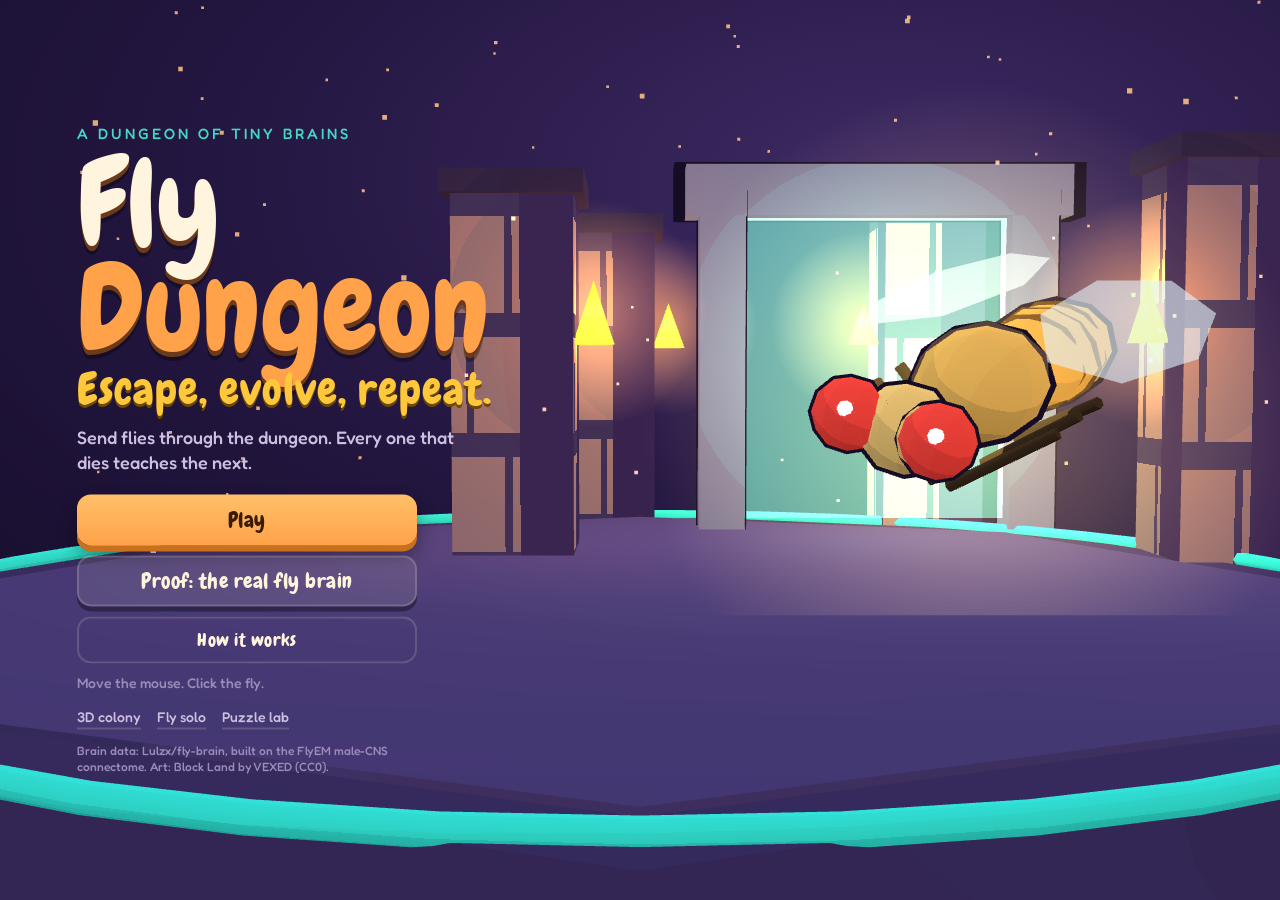
==== web/index.html @ 98628236 "Fly simulation Fly brain update" ====
<!doctype html>
<html lang="en">
<head>
<meta charset="utf-8">
<meta name="viewport" content="width=device-width, initial-scale=1">
<title>Fly Dungeon</title>
<meta name="description" content="Send swarms of flies through a 3D dungeon. Every fly has a brain wired like the real fruit-fly connectome, and each new fly hatches smarter than the last.">
<link rel="icon" href="data:image/svg+xml,%3Csvg xmlns='http://www.w3.org/2000/svg' viewBox='0 0 32 32'%3E%3Crect width='32' height='32' rx='9' fill='%23ffa24a'/%3E%3Cellipse cx='16' cy='19' rx='5' ry='8' fill='%23301a3c'/%3E%3Ccircle cx='16' cy='9' r='4' fill='%23301a3c'/%3E%3C/svg%3E">
<link rel="stylesheet" href="dungeon.css">
</head>
<body>
<canvas id="stage" aria-hidden="true"></canvas>

<!-- ============ MAIN MENU ============ -->
<section class="screen" id="menu">
  <div class="menu-left">
    <p class="kicker">a dungeon of tiny brains</p>
    <h1 class="logo">Fly<br><span>Dungeon</span></h1>
    <h2 class="sub">Escape, evolve, repeat.</h2>
    <p class="lede">Send flies through the dungeon. Every one that dies teaches the next.</p>
    <div class="menu-buttons">
      <button class="btn primary" id="bPlay">Play</button>
      <button class="btn" id="bBrain">Proof: the real fly brain</button>
      <button class="btn ghost" id="bHow">How it works</button>
    </div>
    <p class="hint">Move the mouse. Click the fly.</p>
    <nav class="other"><a href="colony.html">3D colony</a><a href="pilot.html">Fly solo</a><a href="lab.html">Puzzle lab</a></nav>
    <p class="credit">Brain data: Lulzx/fly-brain, built on the FlyEM male-CNS connectome. Art: Block Land by VEXED (CC0).</p>
  </div>
</section>

<!-- ============ CHOOSE YOUR FLY ============ -->
<section class="screen" id="setup" hidden>
  <button class="backbtn" id="bBack" aria-label="Back to the menu" title="Back (Esc)">&lsaquo;</button>
  <header class="title-top"><h2>Choose your fly</h2><p>Pick a body, spend your points, then see how the brain evolves.</p></header>
  <div class="turn-label" id="turnLabel"><button class="arrow" id="bPrev" aria-label="Previous fly">&lsaquo;</button><div><b id="typeName">Fruit fly</b><span id="typeBlurb"></span></div><button class="arrow" id="bNext" aria-label="Next fly">&rsaquo;</button></div>
  <aside class="sheet">
    <h3>Fly type</h3>
    <div class="types" id="types"></div>
    <h3>Stats <span id="pts" class="pts"></span></h3>
    <div id="stats"></div>
    <h3>Dungeon</h3>
    <div class="seg" id="segSize"><button data-v="small">Small</button><button data-v="medium" class="on">Medium</button><button data-v="large">Large</button></div>
    <h3>Flies at once</h3>
    <div class="seg" id="segN"><button data-v="4">4</button><button data-v="8" class="on">8</button><button data-v="12">12</button></div>
    <h3>Brain at the start</h3>
    <div class="seg" id="segBrain"><button data-v="naive" class="on">Naive</button><button data-v="evolved">Pre-evolved</button></div>
    <p class="note" id="brainHint"></p>
    <div class="row one"><button class="btn primary" id="bStart" disabled>Loading brain&hellip;</button></div>
  </aside>
</section>

<!-- ============ BRAIN PROOF ============ -->
<section class="screen" id="brainScreen" hidden>
  <button class="backbtn" id="bBrainBack" aria-label="Back to the menu" title="Back (Esc)">&lsaquo;</button>
  <header class="title-top"><h2>The real fly brain</h2><p>Every fly in this game runs on neurons from this wiring diagram. Check it yourself.</p></header>
  <aside class="sheet left" id="provSheet">
    <h3>Where it comes from</h3>
    <div id="prov"></div>
    <h3>Verify it yourself</h3>
    <pre class="code" id="verifyCode">cd tools
python verify_source.py</pre>
    <p class="note">That script re-hashes the source files from the ref2 project and rebuilds every one of our 193,169 synapse weights from the raw connectome. It prints <b>ALL CHECKS PASSED</b> only if they match exactly.</p>
  </aside>
  <aside class="sheet right" id="pokeSheet">
    <h3>Poke the brain</h3>
    <p class="note">Each button stimulates real neurons and runs the real wiring. Lit dots are neurons that fired.</p>
    <div class="pokes">
      <button class="btn" data-poke="loom">A shadow looms</button>
      <button class="btn" data-poke="prey">Smell of food</button>
      <button class="btn" data-poke="taste">Sugar on the mouth</button>
      <button class="btn danger" data-poke="blind">Shadow again, detectors cut</button>
    </div>
    <div id="pokeOut" class="pokeout"><p class="note">Press a button.</p></div>
    <h3>Real synapses, recomputed</h3>
    <div id="edges"></div>
  </aside>
</section>

<!-- ============ GAME ============ -->
<section id="game" hidden>
  <canvas id="view" aria-label="3D dungeon"></canvas>
  <canvas id="fx" aria-hidden="true"></canvas>
  <div class="topbar">
    <div class="pills">
      <span class="pill"><i>Level</i><b id="hLevel">1</b></span>
      <span class="pill"><i>Escaped</i><b id="hEsc">0/3</b></span>
      <span class="pill"><i>Alive</i><b id="hAlive">0</b></span>
      <span class="pill"><i>Hatched</i><b id="hBirths">0</b></span>
      <span class="pill"><i>Lost</i><b id="hDeaths">0</b></span>
    </div>
    <div class="topbtns"><button id="bMap" title="M">Map</button><button id="bPause" title="Space">Pause</button><button data-speed="1" class="on">1&times;</button><button data-speed="3">3&times;</button><button data-speed="8">8&times;</button><button id="bMenu" title="Esc">Menu</button></div>
  </div>
  <div class="objective" id="objective"><svg id="arrow" viewBox="0 0 24 24" width="26" height="26"><path d="M12 2l7 18-7-4-7 4z" fill="currentColor"/></svg><span id="objText"></span></div>
  <aside class="panel left">
    <h4>Learning curve</h4>
    <canvas id="chart" width="260" height="100" aria-label="Chart of progress per fly in hatch order"></canvas>
    <p class="muted" id="chartNote">Every dot is a fly. Higher means it got further before dying.</p>
    <h4>Switch off parts of the brain</h4>
    <button id="tL" aria-pressed="false">L &nbsp; Blind to enemies</button>
    <button id="tK" aria-pressed="false">K &nbsp; Cut taste relay</button>
  </aside>
  <aside class="panel right">
    <h4>Flies</h4>
    <div id="roster"></div>
    <h4>Selected</h4>
    <div id="sel" class="muted">Click a fly, or press Q.</div>
  </aside>
  <div class="minibox"><canvas id="mini" aria-label="Minimap"></canvas><span>M &nbsp; full map</span></div>
  <div class="bigmap" id="bigWrap" hidden><canvas id="bigmap" aria-label="Full dungeon map"></canvas><div class="legend"><span><i style="background:#7dffd1"></i>exit</span><span><i style="background:#ffd45e"></i>key</span><span><i style="background:#42e0b4"></i>flies</span><span><i style="background:#ff6b6b"></i>enemies</span><span><i style="background:#e8b84a"></i>honey</span><span>press M to close</span></div></div>
  <div class="prompts"><span><kbd>Esc</kbd> pause</span><span><kbd>Q</kbd> next fly</span><span><kbd>M</kbd> map</span><span><kbd>P</kbd> take control (WASD)</span><span><kbd>L</kbd><kbd>K</kbd> brain switches</span><span>hold <kbd>right mouse</kbd> + <kbd>WASD</kbd> pan</span><span><kbd>F</kbd> follow</span><span>drag orbit &middot; wheel zoom</span></div>
  <div class="log" id="log" aria-live="polite"></div>
  <div class="pausemenu" id="pauseMenu" hidden><div class="card"><h2>Paused</h2><p>The simulation is stopped. Every fly is frozen.</p><button class="btn primary" id="bResume">Resume</button><button class="btn" id="bQuit">Quit to menu</button><p class="note">Esc also resumes. You can still look around with the right mouse button and WASD.</p></div></div>
</section>

<dialog id="dlgHow">
  <form method="dialog">
    <h2>How it works</h2>
    <p>Every fly runs a <b>live copy of a slice of the real fruit-fly connectome</b>: 6,484 neurons and 193,169 connections taken from the FlyEM male-CNS wiring diagram, through the open <a href="https://github.com/Lulzx/fly-brain">Lulzx/fly-brain</a> project.</p>
    <ul>
      <li>An enemy growing in view drives the shadow detectors (LC4, LPLC2), which fire the <b>escape neurons</b>. The fly dashes away.</li>
      <li>The smell of the key and the exit drives the <b>approach neurons</b>. The fly pushes toward it.</li>
      <li>Honey touches the taste cells. The <b>proboscis neuron</b> must fire for the fly to eat.</li>
    </ul>
    <p>The wiring does not say how strong synapses are or when to act. Those 8 numbers per fly are <b>evolved</b>: when a fly dies, the next one hatches from the best brains so far, slightly mutated.</p>
    <p class="muted">Where to go (the path) is supplied by the game, as in other embodied fly simulators. The brain decides whether to flee, push on, or eat.</p>
    <button class="btn primary" value="close">Back</button>
  </form>
</dialog>
<script type="module" src="js/dungeon.js"></script>
</body>
</html>
---- web/dungeon.css ----
@font-face { font-family: "Chewy"; src: url(assets/fonts/chewy.woff2) format("woff2"); font-display: swap; }
@font-face { font-family: "Fredoka"; src: url(assets/fonts/fredoka.woff2) format("woff2"); font-weight: 300 700; font-display: swap; }
:root {
  --ink: #fff4dd; --ink2: #cdbfe0; --dim: #9b8bb8;
  --orange: #ffa24a; --orange-d: #c9701f; --honey: #ffc83c; --teal: #46d6c4; --teal-d: #1f8f86; --pink: #ff6b8b; --green: #7dffd1;
  --glass: rgba(34, 22, 58, .72); --glass2: rgba(255, 244, 221, .08); --edge: rgba(255, 244, 221, .16);
  --r: 16px; --title: "Chewy", "Fredoka", system-ui, sans-serif; --body: "Fredoka", system-ui, -apple-system, "Segoe UI", sans-serif;
  color-scheme: dark;
}
* { box-sizing: border-box; }
html, body { margin: 0; height: 100%; overflow: hidden; color: var(--ink); font: 500 16px/1.4 var(--body); background: radial-gradient(120% 90% at 70% 20%, #3d2a63 0%, #231640 45%, #120b24 100%); }
#stage { position: fixed; inset: 0; width: 100%; height: 100%; }
.screen { position: fixed; inset: 0; pointer-events: none; display: block; overflow: hidden; }
.screen[hidden], #game[hidden] { display: none; }
.screen > * { pointer-events: auto; }
button { font: inherit; color: inherit; cursor: pointer; }
a { color: var(--orange); }
button:focus-visible, a:focus-visible, input:focus-visible { outline: 3px solid var(--teal); outline-offset: 2px; }

/* chunky buttons, in the spirit of the jam games: a coloured slab with a darker lip */
.btn { display: block; width: 100%; text-align: center; font-family: var(--title); font-size: 21px; letter-spacing: .5px; padding: 11px 22px; margin: 10px 0; color: var(--ink); background: rgba(255,244,221,.1); border: 0; border-radius: 14px; box-shadow: 0 5px 0 rgba(0,0,0,.35), inset 0 0 0 2px var(--edge); transition: transform .08s, box-shadow .08s, background .15s; }
.btn:hover { background: rgba(255,244,221,.18); transform: translateY(-1px); }
.btn:active { transform: translateY(4px); box-shadow: 0 1px 0 rgba(0,0,0,.35), inset 0 0 0 2px var(--edge); }
.btn.primary { color: #3a1c00; background: linear-gradient(#ffc069, var(--orange)); box-shadow: 0 6px 0 var(--orange-d), 0 10px 18px rgba(0,0,0,.35); }
.btn.primary:hover { background: linear-gradient(#ffcc80, #ffab55); }
.btn.primary:active { box-shadow: 0 1px 0 var(--orange-d); }
.btn.ghost { background: transparent; box-shadow: inset 0 0 0 2px var(--edge); font-size: 18px; }
.btn.danger { box-shadow: 0 5px 0 rgba(0,0,0,.35), inset 0 0 0 2px rgba(255,107,139,.5); }
.btn:disabled { opacity: .5; cursor: wait; }

/* ============ menu ============ */
.menu-left { position: absolute; left: clamp(24px, 6vw, 96px); top: 50%; transform: translateY(-50%); width: min(430px, 88vw); }
.kicker { margin: 0 0 8px; font-size: 15px; letter-spacing: 3px; text-transform: uppercase; color: var(--teal); }
.logo { margin: 0 0 6px; font: 400 clamp(66px, 9.5vw, 128px)/0.86 var(--title); color: var(--ink); text-shadow: 0 5px 0 #6b3a1b, 0 9px 0 rgba(0,0,0,.3); }
.logo span { color: var(--orange); }
.sub { margin: 4px 0 14px; font: 400 clamp(30px, 4vw, 44px)/1 var(--title); color: var(--honey); text-shadow: 0 3px 0 #6b4a00; letter-spacing: 1px; }
.lede { margin: 0 0 18px; color: var(--ink2); font-size: 18px; max-width: 380px; }
.menu-buttons { max-width: 340px; }
.hint { margin: 10px 0 14px; font-size: 14px; color: var(--dim); }
.other { display: flex; gap: 16px; flex-wrap: wrap; }
.other a { color: var(--ink2); font-size: 14px; text-decoration: none; border-bottom: 2px solid var(--edge); }
.other a:hover { color: var(--orange); border-color: var(--orange); }
.credit { margin: 14px 0 0; font-size: 12px; color: var(--dim); max-width: 380px; }

/* ============ shared screen furniture ============ */
.title-top { position: absolute; top: 22px; left: 0; right: 0; text-align: center; pointer-events: none; }
.title-top h2 { margin: 0; font: 400 clamp(36px, 5vw, 56px)/1 var(--title); color: var(--ink); text-shadow: 0 4px 0 #5b2d3c, 0 7px 0 rgba(0,0,0,.25); letter-spacing: 1px; }
.title-top p { margin: 4px 0 0; color: var(--ink2); }
.sheet { position: absolute; top: 108px; bottom: 24px; width: min(430px, 94vw); overflow: auto; padding: 18px 20px; background: var(--glass); border-radius: 22px; box-shadow: 0 14px 40px rgba(0,0,0,.4), inset 0 0 0 2px var(--edge); backdrop-filter: blur(8px); }
.sheet h3 { margin: 16px 0 8px; font: 400 21px/1 var(--title); letter-spacing: .5px; color: var(--honey); }
.sheet h3:first-child { margin-top: 0; }
.sheet .pts { font-family: var(--body); font-size: 14px; color: var(--teal); margin-left: 8px; }
#setup .sheet, #brainScreen .sheet.right { right: clamp(14px, 3vw, 48px); }
#brainScreen .sheet.left { left: clamp(14px, 3vw, 48px); }
.note { margin: 6px 0 0; font-size: 13.5px; color: var(--ink2); }
.row { display: grid; grid-template-columns: 120px 1fr; gap: 12px; margin-top: 18px; align-items: center; }
.row.one { grid-template-columns: 1fr; }
.row .btn { margin: 0; }

/* ---- fly chooser ---- */
.turn-label { position: absolute; left: clamp(14px, 6vw, 110px); bottom: 36px; width: min(520px, 50vw); display: grid; grid-template-columns: 54px 1fr 54px; align-items: center; gap: 10px; text-align: center; pointer-events: auto; }
.turn-label b { display: block; font: 400 clamp(34px, 4.6vw, 54px)/1 var(--title); text-shadow: 0 4px 0 #5b2d3c; }
.turn-label span { display: block; color: var(--ink2); font-size: 15px; margin-top: 4px; }
.arrow { width: 54px; height: 54px; border: 0; border-radius: 50%; font: 400 38px/1 var(--title); color: var(--ink); background: rgba(255,244,221,.12); box-shadow: 0 4px 0 rgba(0,0,0,.35), inset 0 0 0 2px var(--edge); }
.arrow:hover { background: rgba(255,244,221,.22); }
.arrow:active { transform: translateY(3px); box-shadow: none; }
.types { display: grid; grid-template-columns: repeat(3, 1fr); gap: 10px; }
.type { padding: 10px 8px 9px; text-align: center; background: var(--glass2); border: 0; border-radius: 14px; box-shadow: inset 0 0 0 2px var(--edge); font-family: var(--title); font-size: 18px; transition: transform .1s; }
.type:hover { transform: translateY(-2px); }
.type i { display: block; width: 26px; height: 26px; margin: 0 auto 4px; border-radius: 50%; border: 3px solid #160d24; }
.type small { display: block; font: 500 12px var(--body); color: var(--ink2); margin-top: 2px; }
.type.on { background: rgba(255,162,74,.2); box-shadow: inset 0 0 0 3px var(--orange); }
.stat { display: grid; grid-template-columns: 74px 1fr 22px 30px 30px; gap: 8px; align-items: center; margin: 9px 0; font-size: 15px; }
.pillbar { display: block; height: 14px; border-radius: 99px; background: rgba(0,0,0,.35); box-shadow: inset 0 2px 3px rgba(0,0,0,.4); overflow: hidden; }
.pillbar u { display: block; height: 100%; border-radius: 99px; background: linear-gradient(#a6ffc8, var(--teal)); box-shadow: inset 0 -3px 0 rgba(0,0,0,.18); transition: width .2s; }
.stat button { width: 30px; height: 30px; padding: 0; border: 0; border-radius: 50%; font: 400 20px/1 var(--title); background: rgba(255,244,221,.14); box-shadow: 0 3px 0 rgba(0,0,0,.3); }
.stat button:disabled { opacity: .25; cursor: default; box-shadow: none; }
.seg { display: flex; gap: 8px; }
.seg button { flex: 1; padding: 8px 6px; border: 0; border-radius: 12px; font-family: var(--title); font-size: 17px; background: var(--glass2); box-shadow: inset 0 0 0 2px var(--edge); }
.seg button.on { background: rgba(70,214,196,.22); box-shadow: inset 0 0 0 3px var(--teal); }

/* ---- brain proof ---- */
.kv { display: grid; grid-template-columns: 112px 1fr; gap: 3px 10px; font-size: 14px; margin: 3px 0; }
.kv dt { color: var(--dim); }
.kv dd { margin: 0; word-break: break-all; }
.code { font-family: ui-monospace, Menlo, Consolas, monospace; font-size: 12px; margin: 6px 0; padding: 10px 12px; border-radius: 12px; background: rgba(0,0,0,.4); color: var(--green); white-space: pre-wrap; }
.hash { display: block; font-family: ui-monospace, Menlo, Consolas, monospace; font-size: 11px; color: var(--ink2); }
.pokes { display: grid; grid-template-columns: 1fr 1fr; gap: 8px; }
.pokes .btn { font-size: 16px; padding: 9px 8px; margin: 0; }
.pokeout { margin-top: 12px; min-height: 120px; }
.nrow { display: grid; grid-template-columns: 1fr 76px; gap: 8px; align-items: center; margin: 5px 0; font-size: 13px; }
.nrow b { font-weight: 600; }
.nrow small { display: block; color: var(--dim); font-family: ui-monospace, Menlo, monospace; font-size: 10.5px; }
.edge { font-size: 13px; padding: 6px 8px; margin: 5px 0; background: var(--glass2); border-radius: 10px; }
.edge small { display: block; color: var(--ink2); font-family: ui-monospace, Menlo, monospace; font-size: 10.5px; }
.ok { color: var(--green); font-weight: 600; }

/* ============ in-game HUD (soft glass panels, pill gauges, key prompts) ============ */
#game { position: fixed; inset: 0; }
#view { position: absolute; inset: 0; width: 100%; height: 100%; cursor: grab; }
#view:active { cursor: grabbing; }
#fx { position: absolute; inset: 0; width: 100%; height: 100%; pointer-events: none; }
.topbar { position: absolute; top: 12px; left: 12px; right: 12px; display: flex; justify-content: space-between; align-items: flex-start; gap: 10px; pointer-events: none; flex-wrap: wrap; }
.topbar > * { pointer-events: auto; }
.pills { display: flex; gap: 8px; flex-wrap: wrap; }
.pill { display: block; min-width: 76px; padding: 5px 14px 6px; background: var(--glass); border-radius: 14px; box-shadow: inset 0 0 0 2px var(--edge); backdrop-filter: blur(6px); }
.pill i { display: block; font: 500 11px var(--body); letter-spacing: 1.5px; text-transform: uppercase; color: var(--dim); font-style: normal; }
.pill b { font: 400 24px/1.05 var(--title); }
.topbtns { display: flex; gap: 6px; }
.topbtns button, .panel button { padding: 6px 12px; border: 0; border-radius: 12px; font: 400 16px var(--title); background: var(--glass); box-shadow: inset 0 0 0 2px var(--edge); }
.topbtns button.on { box-shadow: inset 0 0 0 3px var(--orange); }
.panel button[aria-pressed="true"] { box-shadow: inset 0 0 0 3px var(--pink); background: rgba(255,107,139,.22); }
.panel { position: absolute; width: 276px; padding: 12px 14px; background: var(--glass); border-radius: 18px; box-shadow: 0 10px 30px rgba(0,0,0,.35), inset 0 0 0 2px var(--edge); backdrop-filter: blur(6px); }
.panel h4 { margin: 0 0 6px; font: 400 17px var(--title); letter-spacing: .5px; color: var(--honey); }
.panel h4:not(:first-child) { margin-top: 12px; }
.panel.left { left: 12px; bottom: 56px; }
.panel.right { right: 12px; top: 64px; max-height: calc(100vh - 330px); overflow: auto; }
.panel.left button { display: block; width: 100%; text-align: left; margin: 5px 0; }
.muted { color: var(--ink2); font-size: 13px; margin: 6px 0 0; }
#chart { width: 100%; height: auto; background: rgba(0,0,0,.25); border-radius: 10px; }
.fly { display: grid; grid-template-columns: 14px 1fr 46px; gap: 8px; align-items: center; width: 100%; padding: 4px 6px; margin: 2px 0; border: 0; border-radius: 10px; background: transparent; text-align: left; font: 500 13px var(--body); box-shadow: none; }
.fly:hover { background: rgba(255,244,221,.08); }
.fly.sel { background: rgba(255,200,60,.16); box-shadow: inset 0 0 0 2px var(--honey); }
.fly .dot { width: 12px; height: 12px; border-radius: 50%; background: var(--teal); border: 2px solid #160d24; }
.fly .bar { height: 7px; margin-top: 3px; border-radius: 99px; background: rgba(0,0,0,.35); overflow: hidden; }
.fly .bar u { display: block; height: 100%; border-radius: 99px; background: linear-gradient(#a6ffc8, var(--teal)); }
.gene { display: grid; grid-template-columns: 104px 1fr 28px; gap: 8px; font-size: 12px; color: var(--ink2); align-items: center; margin: 3px 0; }
.gene .pillbar { height: 8px; }
.gene.act .pillbar u { background: linear-gradient(#ffe08a, var(--orange)); }
.neu { display: grid; grid-template-columns: 1fr 52px; gap: 6px; font-size: 12px; margin: 3px 0; align-items: center; }
.neu small { display: block; color: var(--dim); font-family: ui-monospace, Menlo, monospace; font-size: 10px; }
.objective { position: absolute; top: 66px; left: 50%; transform: translateX(-50%); display: flex; align-items: center; gap: 10px; padding: 6px 16px; background: var(--glass); border-radius: 99px; box-shadow: inset 0 0 0 2px rgba(255,200,60,.55); font: 400 20px var(--title); pointer-events: none; backdrop-filter: blur(6px); }
.objective svg { color: var(--honey); }
.minibox { position: absolute; right: 12px; bottom: 56px; padding: 8px; background: var(--glass); border-radius: 18px; box-shadow: inset 0 0 0 2px var(--edge); backdrop-filter: blur(6px); }
.minibox canvas { display: block; border-radius: 10px; image-rendering: pixelated; }
.minibox span { display: block; text-align: center; margin-top: 4px; font-size: 12px; color: var(--dim); }
.prompts { position: absolute; left: 50%; bottom: 10px; transform: translateX(-50%); display: flex; gap: 14px; padding: 6px 16px; background: var(--glass); border-radius: 99px; box-shadow: inset 0 0 0 2px var(--edge); font-size: 13px; color: var(--ink2); white-space: nowrap; pointer-events: none; max-width: 96vw; overflow: hidden; }
kbd { display: inline-block; min-width: 22px; padding: 0 6px; margin-right: 3px; text-align: center; font: 400 14px/20px var(--title); color: #3a1c00; background: var(--orange); border-radius: 6px; box-shadow: 0 2px 0 var(--orange-d); }
.log { position: absolute; left: 50%; bottom: 52px; transform: translateX(-50%); display: grid; gap: 6px; justify-items: center; pointer-events: none; width: min(520px, 60vw); }
.log div { padding: 6px 16px; background: var(--glass); border-radius: 14px; box-shadow: inset 0 0 0 2px var(--edge); font-size: 14px; text-align: center; animation: rise .25s ease-out; }
.log .good { box-shadow: inset 0 0 0 2px var(--teal); }
.log .bad { box-shadow: inset 0 0 0 2px var(--pink); }
.log .gold { box-shadow: inset 0 0 0 2px var(--honey); }
@keyframes rise { from { transform: translateY(8px); opacity: 0; } }
.bigmap { position: absolute; inset: 0; background: rgba(18, 11, 36, .94); display: grid; place-items: center; align-content: center; gap: 12px; z-index: 6; }
.bigmap[hidden] { display: none; }
.bigmap canvas { image-rendering: pixelated; border-radius: 16px; box-shadow: inset 0 0 0 2px var(--edge); background: #0f0a1e; max-width: 96vw; max-height: 80vh; }
.legend { display: flex; gap: 18px; flex-wrap: wrap; justify-content: center; font-size: 14px; color: var(--ink2); }
.legend i { display: inline-block; width: 11px; height: 11px; margin-right: 6px; border-radius: 3px; }
dialog { background: #2a1b48; color: var(--ink); border: 0; border-radius: 22px; max-width: 580px; padding: 22px 26px; box-shadow: 0 20px 60px rgba(0,0,0,.6), inset 0 0 0 2px var(--edge); }
dialog::backdrop { background: rgba(10, 6, 20, .7); }
dialog h2 { margin: 0 0 8px; font: 400 36px var(--title); color: var(--honey); }
@media (max-width: 900px) { .panel.right { display: none; } .panel.left { width: 210px; bottom: 100px; } .prompts { display: none; } .minibox { bottom: 12px; } .turn-label { width: 90vw; left: 5vw; bottom: auto; top: 112px; } #setup .sheet { top: auto; height: 52vh; width: 94vw; right: 3vw; } #brainScreen .sheet { width: 94vw; height: 38vh; top: auto; bottom: 12px; right: 3vw; } #brainScreen .sheet.left { display: none; } }
@media (prefers-reduced-motion: reduce) { * { animation: none !important; transition: none !important; } }

.backbtn { position: absolute; top: 20px; left: 20px; width: 56px; height: 56px; border: 0; border-radius: 50%; font: 400 40px/1 var(--title); color: var(--ink); background: rgba(34,22,58,.72); box-shadow: 0 4px 0 rgba(0,0,0,.35), inset 0 0 0 2px var(--edge); backdrop-filter: blur(6px); z-index: 4; padding: 0 0 6px; }
.backbtn:hover { background: rgba(255,244,221,.2); }
.backbtn:active { transform: translateY(3px); box-shadow: none; }
.pausemenu { position: absolute; inset: 0; display: grid; place-items: center; background: rgba(14, 8, 28, .5); z-index: 8; pointer-events: none; }
.pausemenu[hidden] { display: none; }
.pausemenu .card { pointer-events: auto; width: min(360px, 90vw); padding: 24px 28px 20px; text-align: center; background: var(--glass); border-radius: 24px; box-shadow: 0 18px 50px rgba(0,0,0,.5), inset 0 0 0 2px var(--edge); }
.pausemenu h2 { margin: 0; font: 400 52px/1 var(--title); text-shadow: 0 4px 0 #5b2d3c; }
.pausemenu p { margin: 6px 0 12px; color: var(--ink2); }
.pausemenu .note { font-size: 13px; color: var(--dim); margin-top: 10px; }
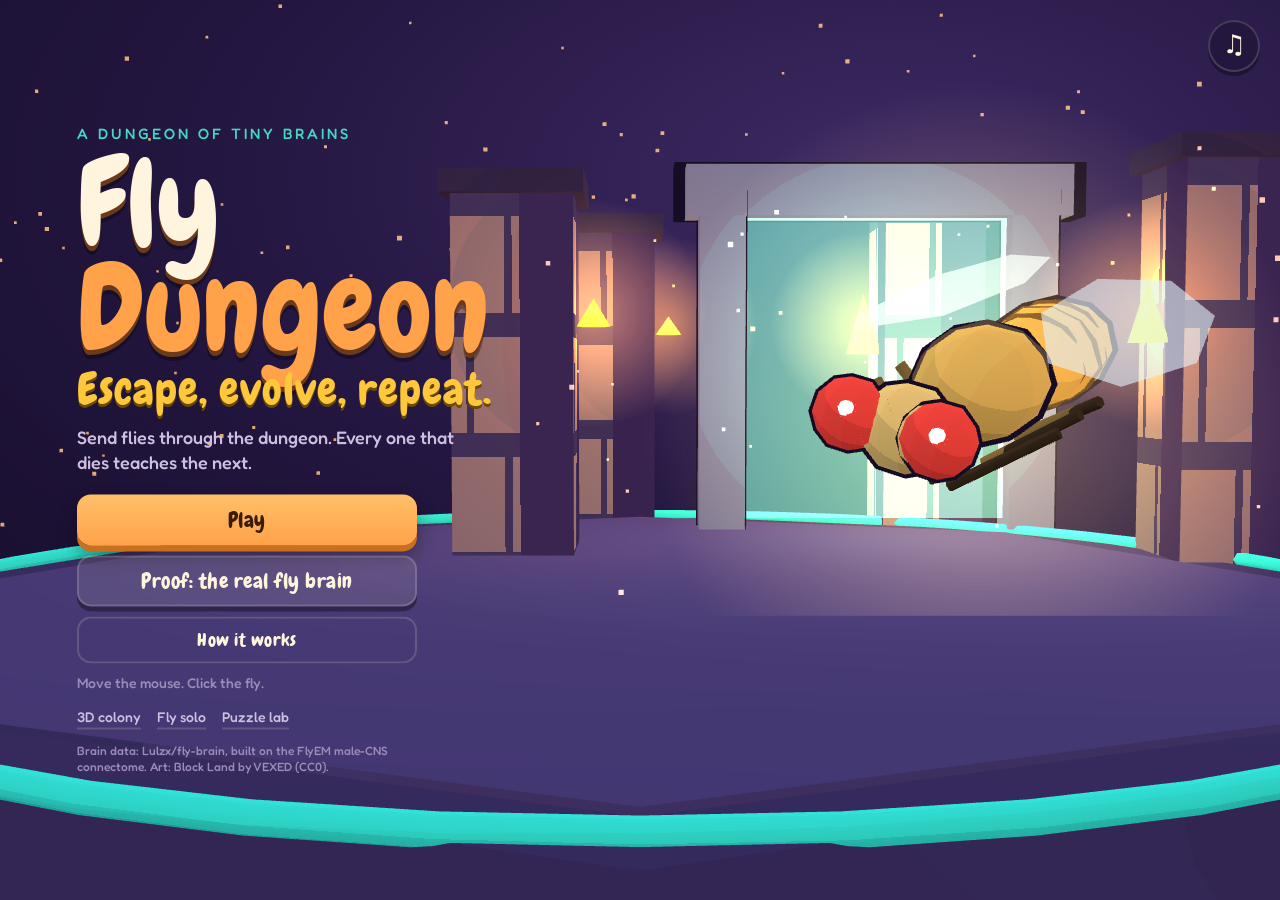
==== commit e7a0336d: "music update" ====
--- a/web/index.html
+++ b/web/index.html
@@ -10,6 +10,7 @@
 </head>
 <body>
 <canvas id="stage" aria-hidden="true"></canvas>
+<button class="soundbtn" id="bSoundMenu" aria-label="Toggle sound" title="Sound on/off (N)">&#9835;</button>
 
 <!-- ============ MAIN MENU ============ -->
 <section class="screen" id="menu">
@@ -89,7 +90,7 @@
       <span class="pill"><i>Hatched</i><b id="hBirths">0</b></span>
       <span class="pill"><i>Lost</i><b id="hDeaths">0</b></span>
     </div>
-    <div class="topbtns"><button id="bMap" title="M">Map</button><button id="bPause" title="Space">Pause</button><button data-speed="1" class="on">1&times;</button><button data-speed="3">3&times;</button><button data-speed="8">8&times;</button><button id="bMenu" title="Esc">Menu</button></div>
+    <div class="topbtns"><button id="bSound" title="N">Sound</button><button id="bMap" title="M">Map</button><button id="bPause" title="Space">Pause</button><button data-speed="1" class="on">1&times;</button><button data-speed="3">3&times;</button><button data-speed="8">8&times;</button><button id="bMenu" title="Esc">Menu</button></div>
   </div>
   <div class="objective" id="objective"><svg id="arrow" viewBox="0 0 24 24" width="26" height="26"><path d="M12 2l7 18-7-4-7 4z" fill="currentColor"/></svg><span id="objText"></span></div>
   <aside class="panel left">
@@ -108,9 +109,9 @@
   </aside>
   <div class="minibox"><canvas id="mini" aria-label="Minimap"></canvas><span>M &nbsp; full map</span></div>
   <div class="bigmap" id="bigWrap" hidden><canvas id="bigmap" aria-label="Full dungeon map"></canvas><div class="legend"><span><i style="background:#7dffd1"></i>exit</span><span><i style="background:#ffd45e"></i>key</span><span><i style="background:#42e0b4"></i>flies</span><span><i style="background:#ff6b6b"></i>enemies</span><span><i style="background:#e8b84a"></i>honey</span><span>press M to close</span></div></div>
-  <div class="prompts"><span><kbd>Esc</kbd> pause</span><span><kbd>Q</kbd> next fly</span><span><kbd>M</kbd> map</span><span><kbd>P</kbd> take control (WASD)</span><span><kbd>L</kbd><kbd>K</kbd> brain switches</span><span>hold <kbd>right mouse</kbd> + <kbd>WASD</kbd> pan</span><span><kbd>F</kbd> follow</span><span>drag orbit &middot; wheel zoom</span></div>
+  <div class="prompts"><span><kbd>Esc</kbd> pause</span><span><kbd>Q</kbd> next fly</span><span><kbd>M</kbd> map</span><span><kbd>P</kbd> take control (WASD)</span><span><kbd>L</kbd><kbd>K</kbd> brain switches</span><span><kbd>N</kbd> sound</span><span>hold <kbd>right mouse</kbd> + <kbd>WASD</kbd> pan</span><span><kbd>F</kbd> follow</span><span>drag orbit &middot; wheel zoom</span></div>
   <div class="log" id="log" aria-live="polite"></div>
-  <div class="pausemenu" id="pauseMenu" hidden><div class="card"><h2>Paused</h2><p>The simulation is stopped. Every fly is frozen.</p><button class="btn primary" id="bResume">Resume</button><button class="btn" id="bQuit">Quit to menu</button><p class="note">Esc also resumes. You can still look around with the right mouse button and WASD.</p></div></div>
+  <div class="pausemenu" id="pauseMenu" hidden><div class="card"><h2>Paused</h2><p>The simulation is stopped. Every fly is frozen.</p><button class="btn primary" id="bResume">Resume</button><button class="btn" id="bQuit">Quit to menu</button><div class="vols"><label>Music <input type="range" id="volMusic" min="0" max="1" step="0.05"></label><label>Effects <input type="range" id="volSfx" min="0" max="1" step="0.05"></label></div><p class="note">Esc also resumes. You can still look around with the right mouse button and WASD. N mutes.</p></div></div>
 </section>
 
 <dialog id="dlgHow">
--- a/web/dungeon.css
+++ b/web/dungeon.css
@@ -162,3 +162,11 @@
 .pausemenu h2 { margin: 0; font: 400 52px/1 var(--title); text-shadow: 0 4px 0 #5b2d3c; }
 .pausemenu p { margin: 6px 0 12px; color: var(--ink2); }
 .pausemenu .note { font-size: 13px; color: var(--dim); margin-top: 10px; }
+
+.soundbtn { position: fixed; top: 20px; right: 20px; width: 52px; height: 52px; border: 0; border-radius: 50%; font: 400 26px/1 var(--title); color: var(--ink); background: rgba(34,22,58,.72); box-shadow: 0 4px 0 rgba(0,0,0,.35), inset 0 0 0 2px var(--edge); backdrop-filter: blur(6px); z-index: 5; padding: 0 0 3px; }
+.soundbtn:hover { background: rgba(255,244,221,.2); }
+.soundbtn.off { color: var(--dim); text-decoration: line-through; }
+.vols { display: grid; gap: 8px; margin: 6px 0 4px; text-align: left; }
+.vols label { display: grid; grid-template-columns: 70px 1fr; gap: 10px; align-items: center; font-size: 15px; color: var(--ink2); }
+.vols input[type=range] { width: 100%; accent-color: var(--orange); }
+#bSound.off { box-shadow: inset 0 0 0 3px var(--pink); color: var(--dim); }
